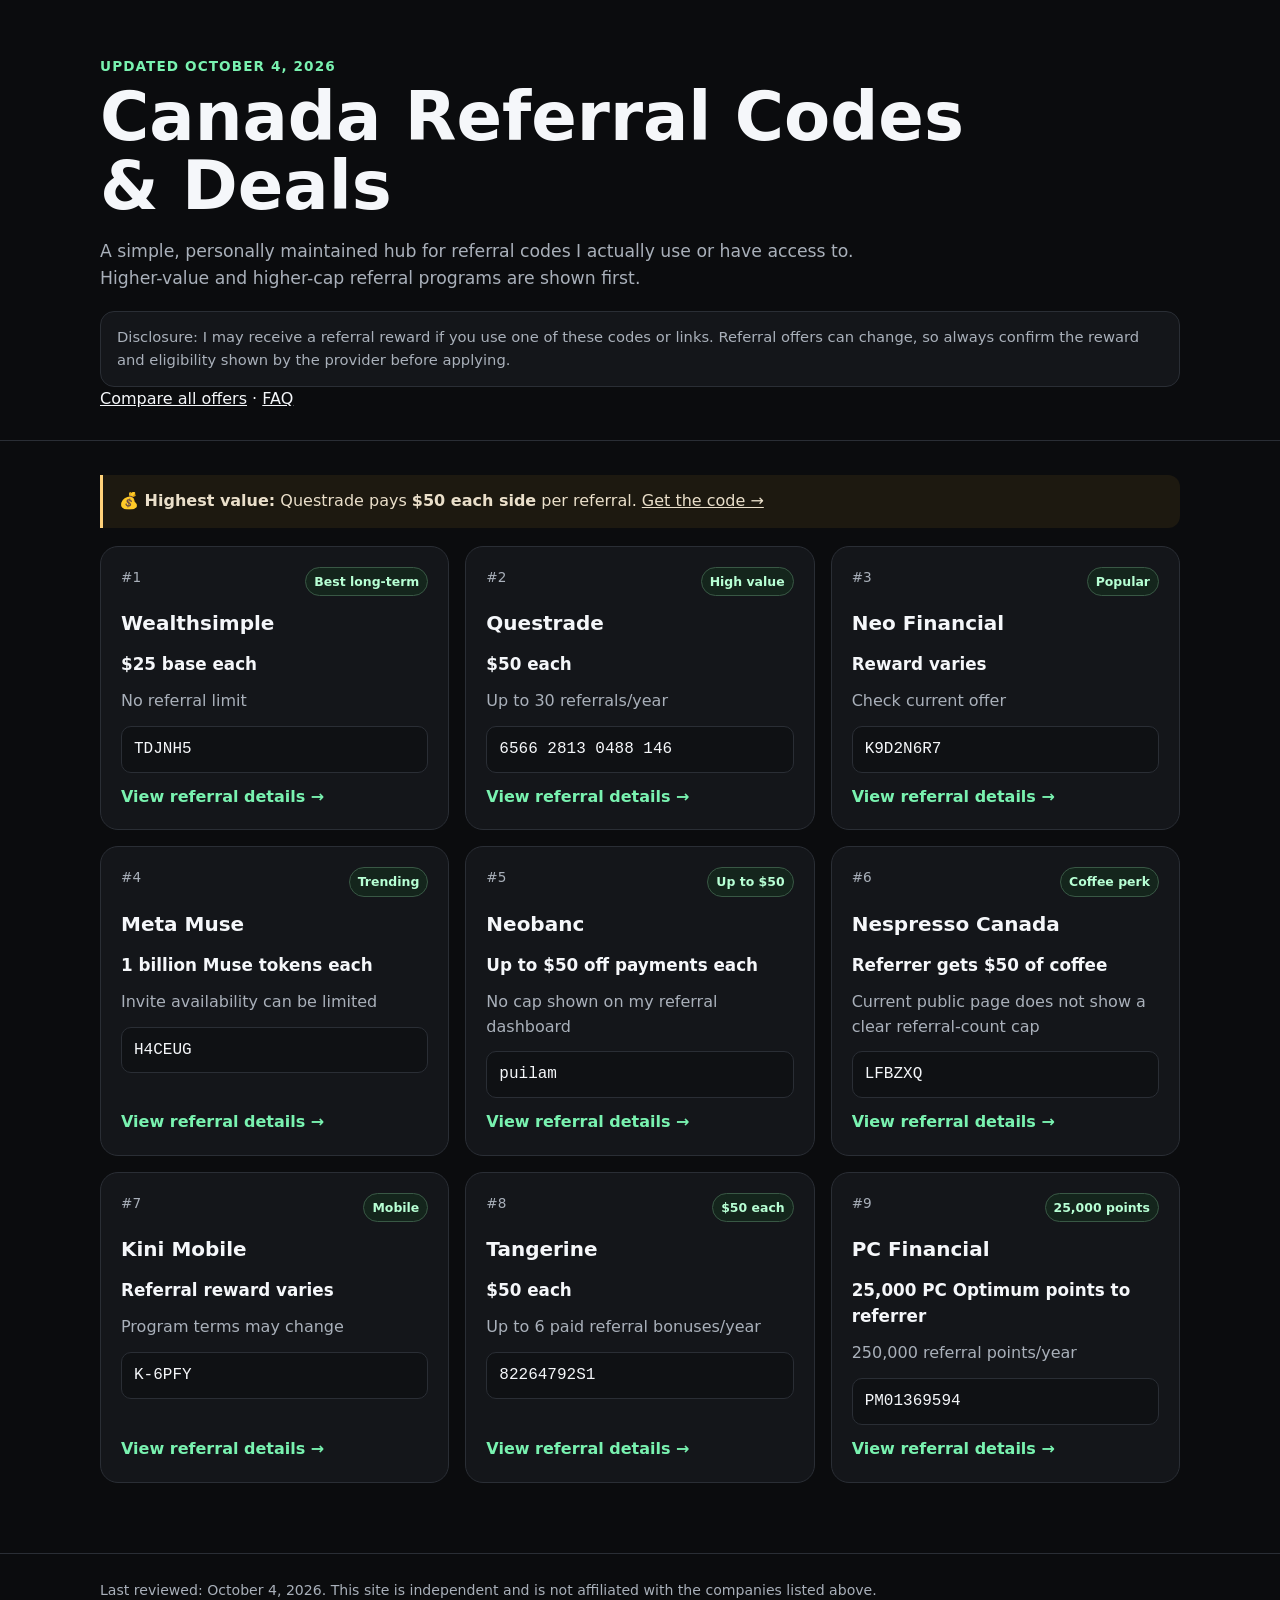
==== index.html @ cc0c7ae4 "Remove expired Wealthsimple Oct 9-23 referrer promo banners from index and Wealthsimple page; Monthl" ====
<!doctype html>
<html lang="en-CA">
<head><!-- Google tag (gtag.js) -->
<script async src="https://www.googletagmanager.com/gtag/js?id=G-B30LPF75L4"></script>
<script>
  window.dataLayer = window.dataLayer || [];
  function gtag(){dataLayer.push(arguments);}
  gtag("js", new Date());
  gtag("config", "G-B30LPF75L4");
</script>
<meta charset="utf-8">
<meta name="viewport" content="width=device-width,initial-scale=1">
<title>Canada Referral Codes &amp; Deals | Updated October 2026</title>
<meta name="description" content="A personally maintained list of Canadian referral codes and links for Wealthsimple, Questrade, Neo, Muse, Neobanc, Nespresso, Kini Mobile, Tangerine and PC Financial."><meta property="og:title" content="Canada Referral Codes &amp; Deals | Updated October 2026"><meta property="og:description" content="A personally maintained list of Canadian referral codes and links for Wealthsimple, Questrade, Neo, Muse, Neobanc, Nespresso, Kini Mobile, Tangerine and PC Financial."><meta property="og:url" content="https://davidchung1998.github.io/canada-referral-hub/"><meta property="og:type" content="website"><meta property="og:site_name" content="Canada Referral Hub"><meta property="og:locale" content="en_CA">
<meta name="robots" content="index,follow,max-image-preview:large">
<link rel="stylesheet" href="styles.css"><link rel="canonical" href="https://davidchung1998.github.io/canada-referral-hub/">
<script type="application/ld+json">{"@context": "https://schema.org", "@type": "WebPage", "name": "Canada Referral Codes & Deals | Updated October 2026", "description": "A personally maintained list of Canadian referral codes and links for Wealthsimple, Questrade, Neo, Muse, Neobanc, Nespresso, Kini Mobile, Tangerine and PC Financial.", "url": "https://davidchung1998.github.io/canada-referral-hub/", "dateModified": "2026-10-07"}</script></head>
<body>

<header>
  <div class="wrap">
    <div class="eyebrow">Updated October 4, 2026</div>
    <h1>Canada Referral Codes & Deals</h1>
    <p class="lead">A simple, personally maintained hub for referral codes I actually use or have access to. Higher-value and higher-cap referral programs are shown first.</p>
    <div class="disclosure">Disclosure: I may receive a referral reward if you use one of these codes or links. Referral offers can change, so always confirm the reward and eligibility shown by the provider before applying.</div>
    <nav><a href="compare.html">Compare all offers</a> · <a href="faq.html">FAQ</a></nav>
  </div>
</header>
<main>
  <div class="wrap">
    <div class="note" style="margin:0 0 18px"><strong>💰 Highest value:</strong> Questrade pays <strong>$50 each side</strong> per referral. <a href="questrade-referral-code-canada.html">Get the code →</a></div>
    <div class="grid">
      
<a class="card" href="wealthsimple-referral-canada.html">
  <div class="rank"><span class="num">#1</span><span class="badge">Best long-term</span></div>
  <h2>Wealthsimple</h2>
  <div class="value">$25 base each</div>
  <div class="muted">No referral limit</div>
  <div class="code">TDJNH5</div>
  <div class="more">View referral details →</div>
</a>
<a class="card" href="questrade-referral-code-canada.html">
  <div class="rank"><span class="num">#2</span><span class="badge">High value</span></div>
  <h2>Questrade</h2>
  <div class="value">$50 each</div>
  <div class="muted">Up to 30 referrals/year</div>
  <div class="code">6566 2813 0488 146</div>
  <div class="more">View referral details →</div>
</a>
<a class="card" href="neo-financial-referral-canada.html">
  <div class="rank"><span class="num">#3</span><span class="badge">Popular</span></div>
  <h2>Neo Financial</h2>
  <div class="value">Reward varies</div>
  <div class="muted">Check current offer</div>
  <div class="code">K9D2N6R7</div>
  <div class="more">View referral details →</div>
</a>
<a class="card" href="meta-muse-referral-code.html">
  <div class="rank"><span class="num">#4</span><span class="badge">Trending</span></div>
  <h2>Meta Muse</h2>
  <div class="value">1 billion Muse tokens each</div>
  <div class="muted">Invite availability can be limited</div>
  <div class="code">H4CEUG</div>
  <div class="more">View referral details →</div>
</a>
<a class="card" href="neobanc-referral-canada.html">
  <div class="rank"><span class="num">#5</span><span class="badge">Up to $50</span></div>
  <h2>Neobanc</h2>
  <div class="value">Up to $50 off payments each</div>
  <div class="muted">No cap shown on my referral dashboard</div>
  <div class="code">puilam</div>
  <div class="more">View referral details →</div>
</a>
<a class="card" href="nespresso-referral-code-canada.html">
  <div class="rank"><span class="num">#6</span><span class="badge">Coffee perk</span></div>
  <h2>Nespresso Canada</h2>
  <div class="value">Referrer gets $50 of coffee</div>
  <div class="muted">Current public page does not show a clear referral-count cap</div>
  <div class="code">LFBZXQ</div>
  <div class="more">View referral details →</div>
</a>
<a class="card" href="kini-mobile-referral-code.html">
  <div class="rank"><span class="num">#7</span><span class="badge">Mobile</span></div>
  <h2>Kini Mobile</h2>
  <div class="value">Referral reward varies</div>
  <div class="muted">Program terms may change</div>
  <div class="code">K-6PFY</div>
  <div class="more">View referral details →</div>
</a>
<a class="card" href="tangerine-orange-key-referral.html">
  <div class="rank"><span class="num">#8</span><span class="badge">$50 each</span></div>
  <h2>Tangerine</h2>
  <div class="value">$50 each</div>
  <div class="muted">Up to 6 paid referral bonuses/year</div>
  <div class="code">82264792S1</div>
  <div class="more">View referral details →</div>
</a>
<a class="card" href="pc-financial-referral-code.html">
  <div class="rank"><span class="num">#9</span><span class="badge">25,000 points</span></div>
  <h2>PC Financial</h2>
  <div class="value">25,000 PC Optimum points to referrer</div>
  <div class="muted">250,000 referral points/year</div>
  <div class="code">PM01369594</div>
  <div class="more">View referral details →</div>
</a>
    </div>
  </div>
</main>
<footer>
  <div class="wrap">Last reviewed: October 4, 2026. This site is independent and is not affiliated with the companies listed above.</div>
</footer>
</body></html>
---- styles.css ----
:root{
  --bg:#0b0c0e;--panel:#14161a;--panel2:#1a1d22;--text:#f5f7fa;--muted:#a9b0ba;
  --line:#2a2e35;--accent:#79f2b0;--accent2:#b7ffd4;--warn:#ffd27a;
}
*{box-sizing:border-box}
body{margin:0;font-family:Inter,ui-sans-serif,system-ui,-apple-system,BlinkMacSystemFont,"Segoe UI",sans-serif;background:var(--bg);color:var(--text);line-height:1.55}
a{color:inherit}
.wrap{width:min(1080px,calc(100% - 32px));margin:auto}
header{padding:56px 0 28px;border-bottom:1px solid var(--line)}
.eyebrow{color:var(--accent);font-weight:700;font-size:.85rem;letter-spacing:.08em;text-transform:uppercase}
h1{font-size:clamp(2rem,6vw,4.2rem);line-height:1.02;margin:.4rem 0 1rem;max-width:900px}
.lead{font-size:1.08rem;color:var(--muted);max-width:760px}
.disclosure{margin-top:20px;padding:14px 16px;border:1px solid var(--line);border-radius:14px;background:var(--panel);color:var(--muted);font-size:.92rem}
main{padding:34px 0 70px}
.grid{display:grid;grid-template-columns:repeat(3,minmax(0,1fr));gap:16px}
.card{display:flex;flex-direction:column;gap:12px;padding:20px;border:1px solid var(--line);border-radius:18px;background:var(--panel);text-decoration:none;min-height:230px}
.card:hover{border-color:#4a515c;background:var(--panel2)}
.rank{display:flex;justify-content:space-between;gap:12px;align-items:flex-start}
.num{color:var(--muted);font-size:.85rem}
.badge{font-size:.78rem;font-weight:700;border:1px solid #395845;background:#14251c;color:var(--accent2);padding:4px 8px;border-radius:999px;white-space:nowrap}
.card h2{font-size:1.25rem;margin:0}
.value{font-size:1.05rem;font-weight:700}
.muted{color:var(--muted)}
.code{font-family:ui-monospace,SFMono-Regular,Menlo,monospace;background:#0f1114;border:1px solid var(--line);padding:10px 12px;border-radius:10px;overflow-wrap:anywhere}
.more{margin-top:auto;color:var(--accent);font-weight:700}
.page{max-width:800px}
.back{display:inline-block;margin-bottom:24px;color:var(--muted);text-decoration:none}
.back:hover{color:var(--text)}
.hero{padding:26px;border:1px solid var(--line);border-radius:22px;background:var(--panel);margin-bottom:22px}
.hero h1{font-size:clamp(2rem,5vw,3.4rem)}
.statrow{display:grid;grid-template-columns:1fr 1fr;gap:12px;margin:20px 0}
.stat{padding:14px;border:1px solid var(--line);border-radius:14px;background:#101216}
.label{font-size:.78rem;color:var(--muted);text-transform:uppercase;letter-spacing:.06em}
.big{font-size:1.1rem;font-weight:700;margin-top:4px}
.actions{display:flex;gap:10px;flex-wrap:wrap;margin-top:16px}
.btn{display:inline-block;text-decoration:none;padding:11px 15px;border-radius:12px;font-weight:800;border:1px solid var(--line);background:var(--panel2);color:var(--text);font:inherit;cursor:pointer}
.btn.primary{background:var(--accent);color:#08120d;border-color:var(--accent)}
section{padding:20px 0}
section h2{margin:0 0 10px;font-size:1.3rem}
ol{padding-left:1.3rem}
li{margin:8px 0}
.note{padding:14px 16px;border-left:3px solid var(--warn);background:#1d1910;color:#eadfca;border-radius:0 12px 12px 0}
footer{border-top:1px solid var(--line);padding:26px 0 48px;color:var(--muted);font-size:.88rem}
.smalllinks{display:flex;gap:14px;flex-wrap:wrap;margin-top:8px}
@media(max-width:800px){.grid{grid-template-columns:1fr 1fr}}
@media(max-width:560px){.grid{grid-template-columns:1fr}.statrow{grid-template-columns:1fr}header{padding-top:38px}}
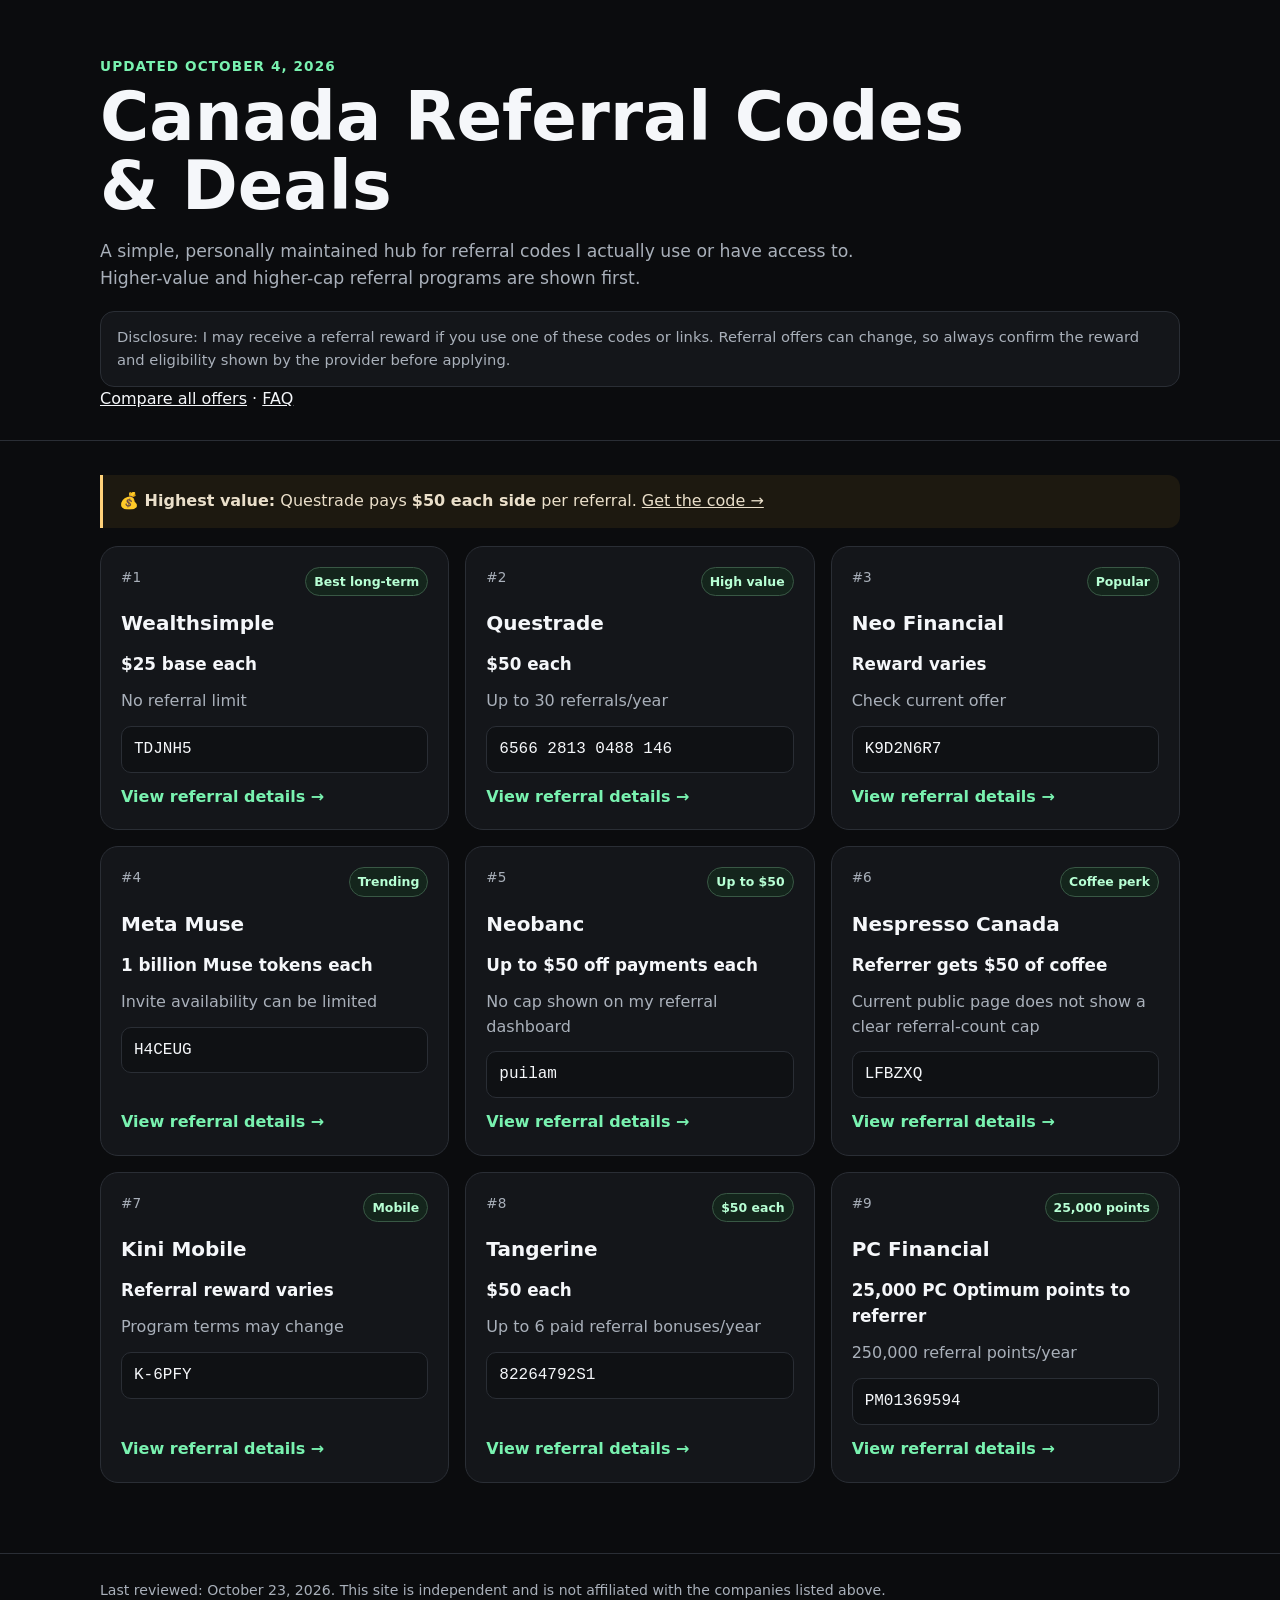
==== commit 8d1a75e7: "AI Search Visibility: refresh date signals, visible update/verification dates, Neo official sources," ====
--- a/index.html
+++ b/index.html
@@ -14,7 +14,7 @@
 <meta name="description" content="A personally maintained list of Canadian referral codes and links for Wealthsimple, Questrade, Neo, Muse, Neobanc, Nespresso, Kini Mobile, Tangerine and PC Financial."><meta property="og:title" content="Canada Referral Codes &amp; Deals | Updated October 2026"><meta property="og:description" content="A personally maintained list of Canadian referral codes and links for Wealthsimple, Questrade, Neo, Muse, Neobanc, Nespresso, Kini Mobile, Tangerine and PC Financial."><meta property="og:url" content="https://davidchung1998.github.io/canada-referral-hub/"><meta property="og:type" content="website"><meta property="og:site_name" content="Canada Referral Hub"><meta property="og:locale" content="en_CA">
 <meta name="robots" content="index,follow,max-image-preview:large">
 <link rel="stylesheet" href="styles.css"><link rel="canonical" href="https://davidchung1998.github.io/canada-referral-hub/">
-<script type="application/ld+json">{"@context": "https://schema.org", "@type": "WebPage", "name": "Canada Referral Codes & Deals | Updated October 2026", "description": "A personally maintained list of Canadian referral codes and links for Wealthsimple, Questrade, Neo, Muse, Neobanc, Nespresso, Kini Mobile, Tangerine and PC Financial.", "url": "https://davidchung1998.github.io/canada-referral-hub/", "dateModified": "2026-10-07"}</script></head>
+<script type="application/ld+json">{"@context": "https://schema.org", "@type": "WebPage", "name": "Canada Referral Codes & Deals | Updated October 2026", "description": "A personally maintained list of Canadian referral codes and links for Wealthsimple, Questrade, Neo, Muse, Neobanc, Nespresso, Kini Mobile, Tangerine and PC Financial.", "url": "https://davidchung1998.github.io/canada-referral-hub/", "dateModified":"2026-10-23"}</script></head>
 <body>
 
 <header>
@@ -107,6 +107,6 @@
   </div>
 </main>
 <footer>
-  <div class="wrap">Last reviewed: October 4, 2026. This site is independent and is not affiliated with the companies listed above.</div>
+  <div class="wrap">Last reviewed: October 23, 2026. This site is independent and is not affiliated with the companies listed above.</div>
 </footer>
 </body></html>
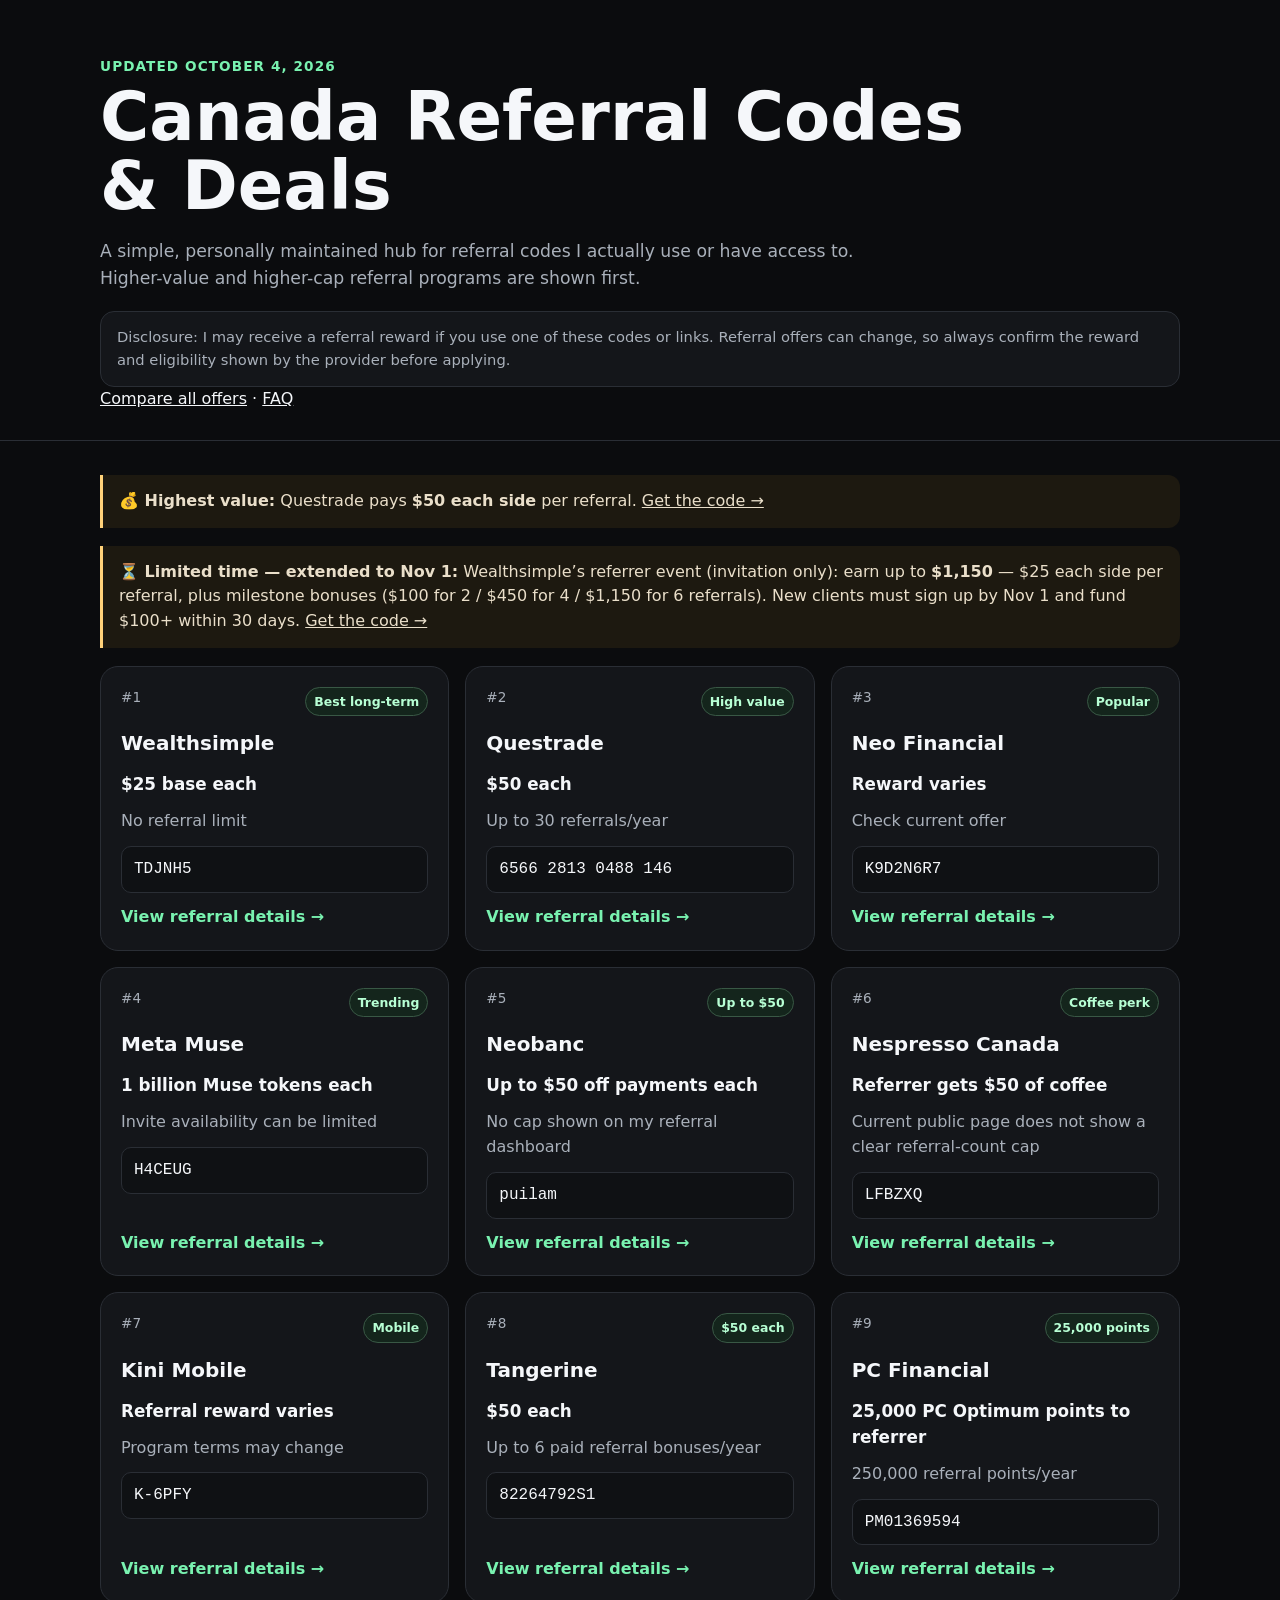
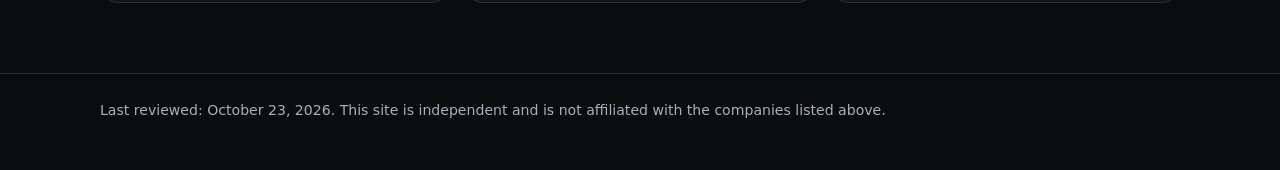
==== commit 82a60fbe: "Restore Wealthsimple referrer promo banners, extended deadline Nov 1, 2026 (user decision: trust ext" ====
--- a/index.html
+++ b/index.html
@@ -29,6 +29,7 @@
 <main>
   <div class="wrap">
     <div class="note" style="margin:0 0 18px"><strong>💰 Highest value:</strong> Questrade pays <strong>$50 each side</strong> per referral. <a href="questrade-referral-code-canada.html">Get the code →</a></div>
+    <div class="note" style="margin:0 0 18px"><strong>⏳ Limited time — extended to Nov 1:</strong> Wealthsimple&rsquo;s referrer event (invitation only): earn up to <strong>$1,150</strong> &mdash; $25 each side per referral, plus milestone bonuses ($100 for 2 / $450 for 4 / $1,150 for 6 referrals). New clients must sign up by Nov 1 and fund $100+ within 30 days. <a href="wealthsimple-referral-canada.html">Get the code →</a></div>
     <div class="grid">
       
 <a class="card" href="wealthsimple-referral-canada.html">
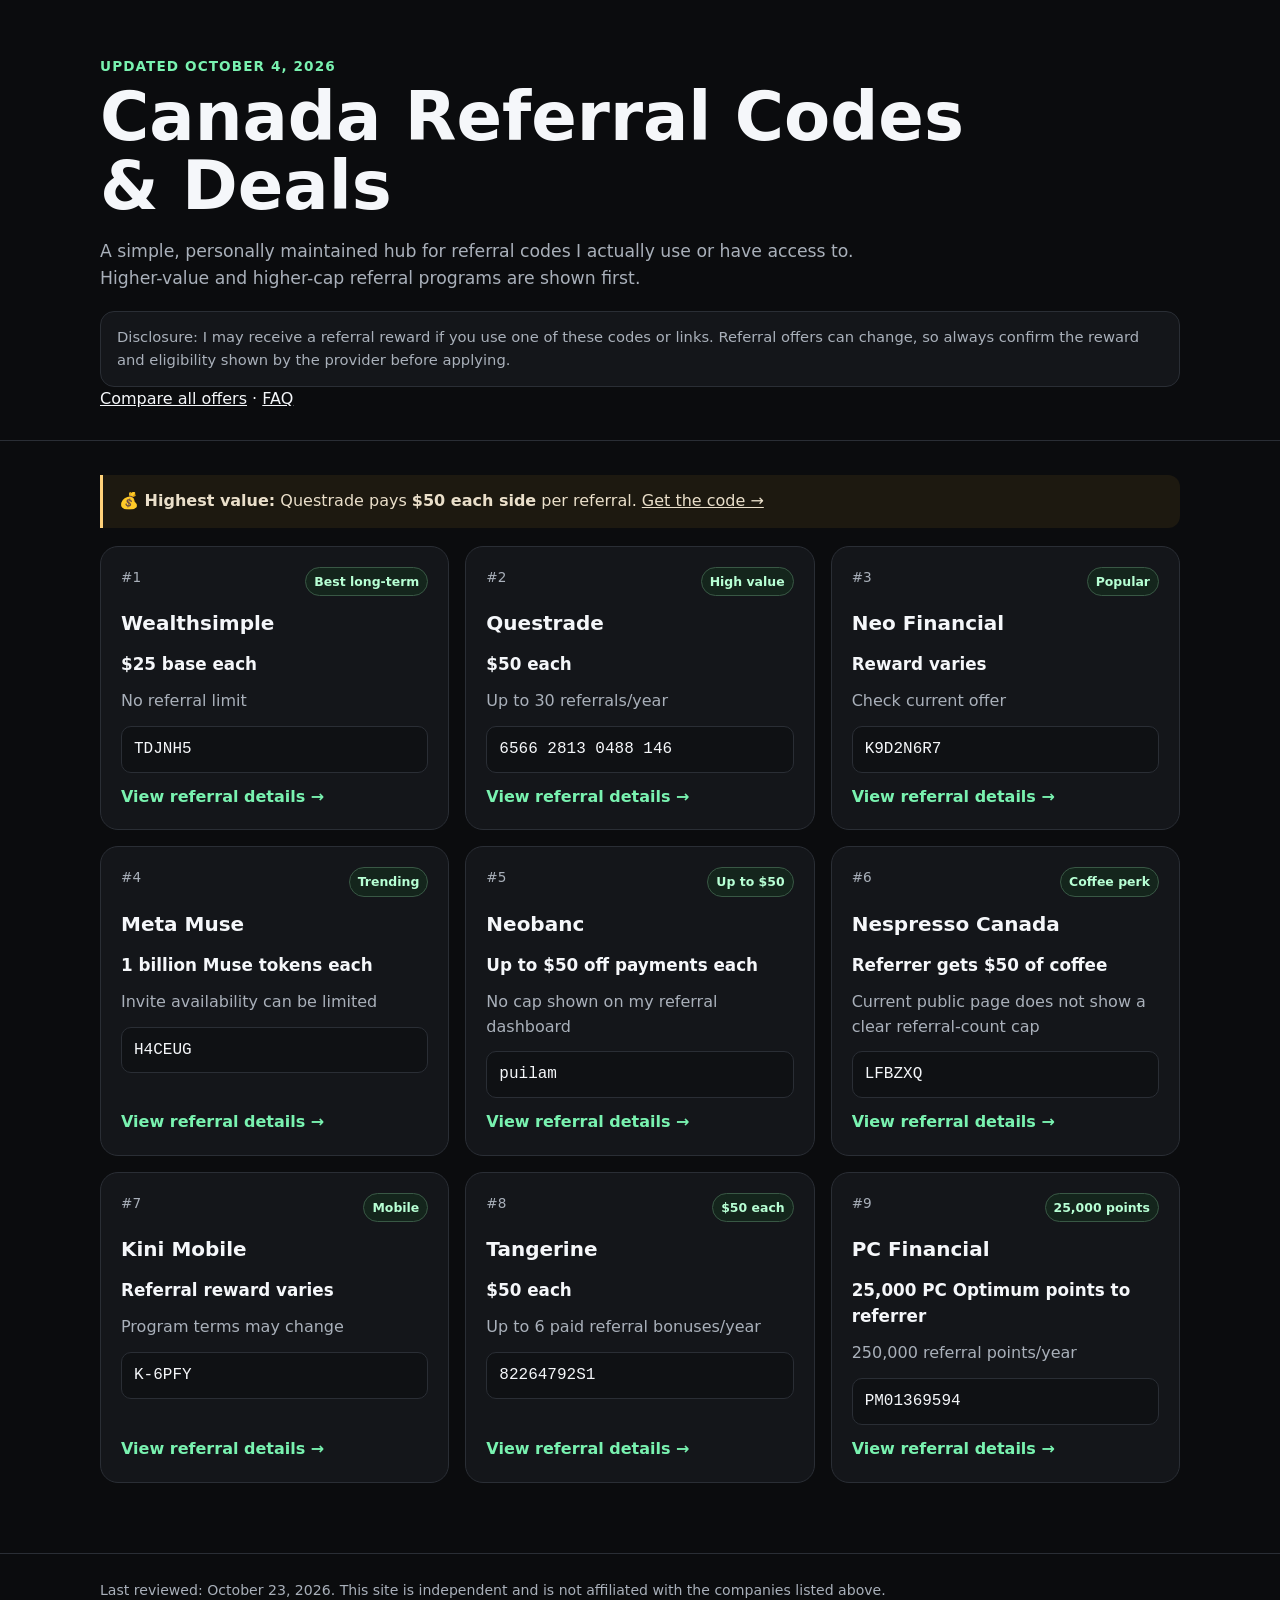
==== commit 196dc830: "Remove expired Wealthsimple referrer promo banners (Nov 1, 2026 deadline passed; code/link unchanged" ====
--- a/index.html
+++ b/index.html
@@ -29,7 +29,6 @@
 <main>
   <div class="wrap">
     <div class="note" style="margin:0 0 18px"><strong>💰 Highest value:</strong> Questrade pays <strong>$50 each side</strong> per referral. <a href="questrade-referral-code-canada.html">Get the code →</a></div>
-    <div class="note" style="margin:0 0 18px"><strong>⏳ Limited time — extended to Nov 1:</strong> Wealthsimple&rsquo;s referrer event (invitation only): earn up to <strong>$1,150</strong> &mdash; $25 each side per referral, plus milestone bonuses ($100 for 2 / $450 for 4 / $1,150 for 6 referrals). New clients must sign up by Nov 1 and fund $100+ within 30 days. <a href="wealthsimple-referral-canada.html">Get the code →</a></div>
     <div class="grid">
       
 <a class="card" href="wealthsimple-referral-canada.html">
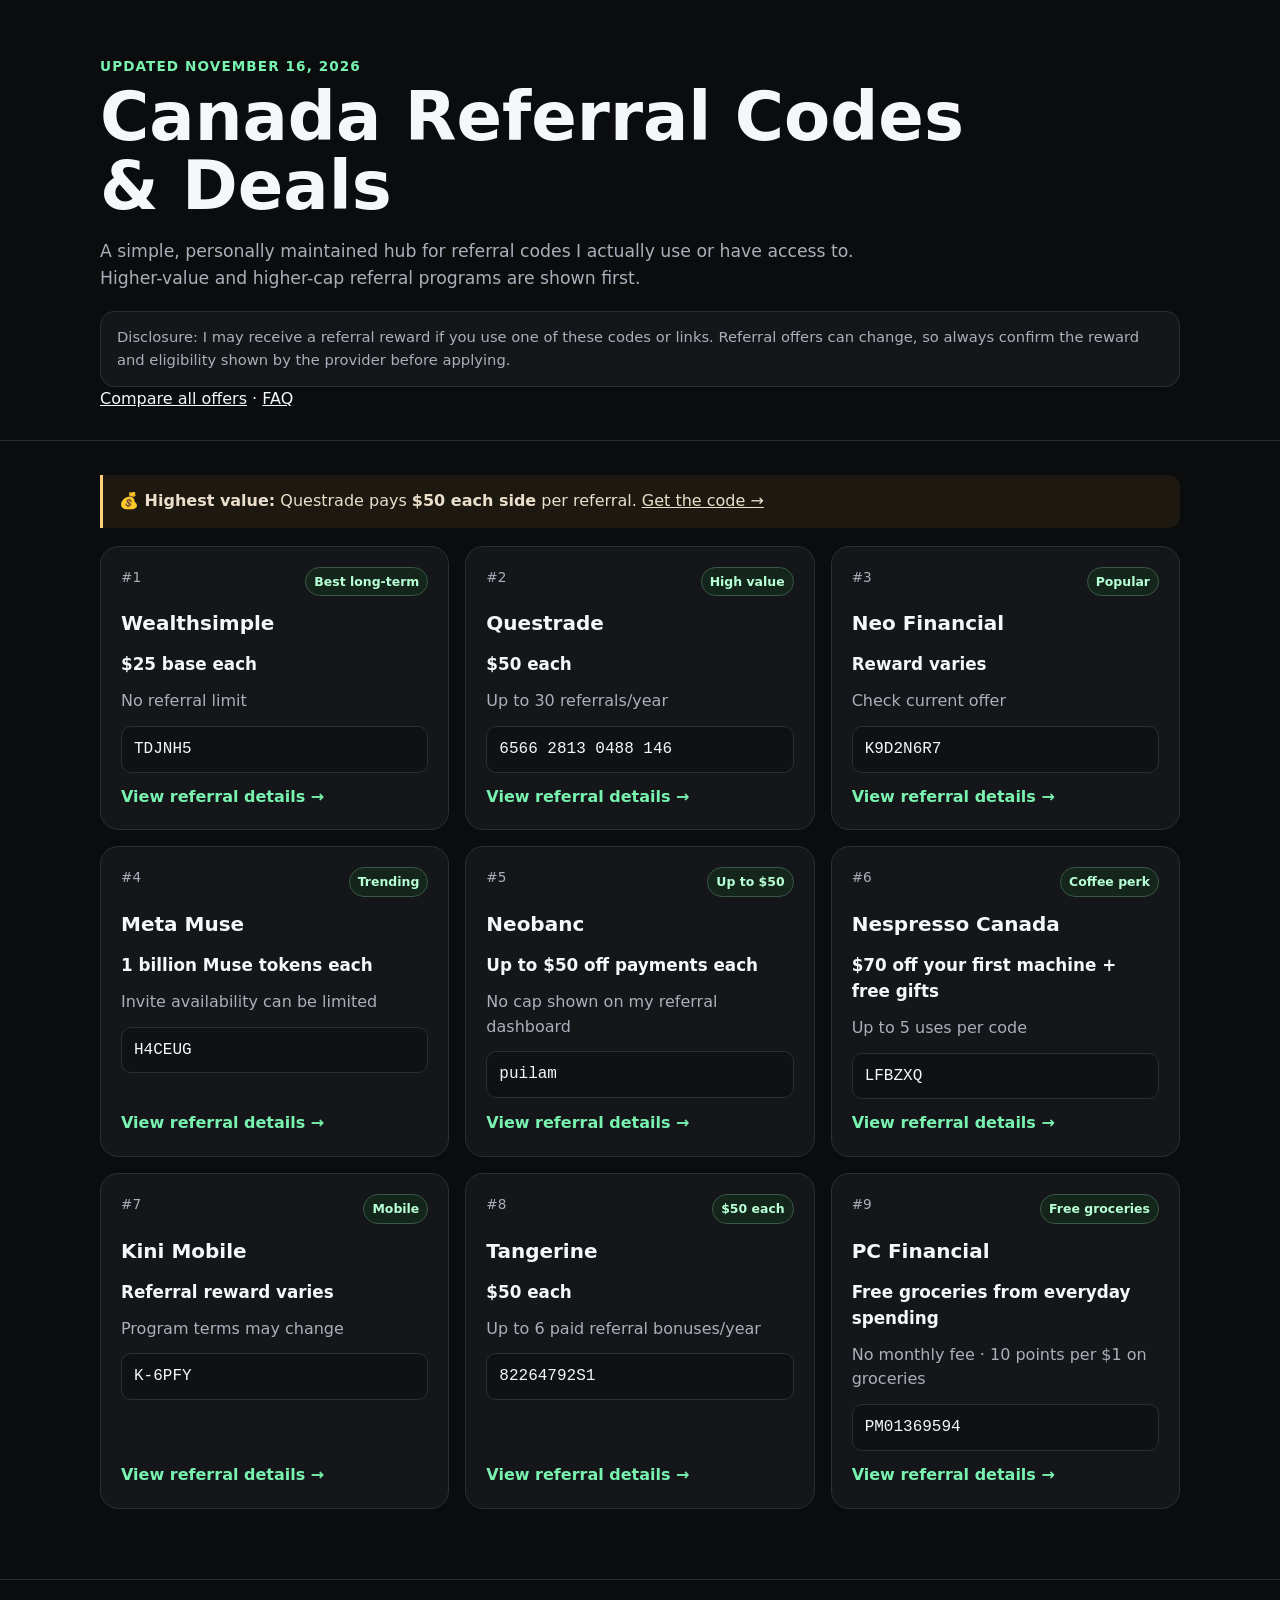
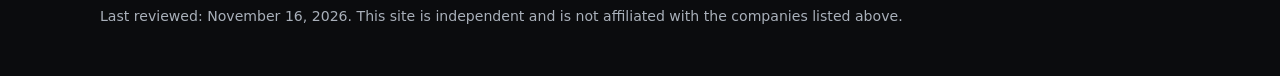
==== commit 474a526b: "Rewrite PC Financial and Nespresso pages in short visitor-first copy (new content direction, Nov 16 " ====
--- a/index.html
+++ b/index.html
@@ -10,16 +10,16 @@
 </script>
 <meta charset="utf-8">
 <meta name="viewport" content="width=device-width,initial-scale=1">
-<title>Canada Referral Codes &amp; Deals | Updated October 2026</title>
-<meta name="description" content="A personally maintained list of Canadian referral codes and links for Wealthsimple, Questrade, Neo, Muse, Neobanc, Nespresso, Kini Mobile, Tangerine and PC Financial."><meta property="og:title" content="Canada Referral Codes &amp; Deals | Updated October 2026"><meta property="og:description" content="A personally maintained list of Canadian referral codes and links for Wealthsimple, Questrade, Neo, Muse, Neobanc, Nespresso, Kini Mobile, Tangerine and PC Financial."><meta property="og:url" content="https://davidchung1998.github.io/canada-referral-hub/"><meta property="og:type" content="website"><meta property="og:site_name" content="Canada Referral Hub"><meta property="og:locale" content="en_CA">
+<title>Canada Referral Codes &amp; Deals | Updated November 2026</title>
+<meta name="description" content="A personally maintained list of Canadian referral codes and links for Wealthsimple, Questrade, Neo, Muse, Neobanc, Nespresso, Kini Mobile, Tangerine and PC Financial."><meta property="og:title" content="Canada Referral Codes &amp; Deals | Updated November 2026"><meta property="og:description" content="A personally maintained list of Canadian referral codes and links for Wealthsimple, Questrade, Neo, Muse, Neobanc, Nespresso, Kini Mobile, Tangerine and PC Financial."><meta property="og:url" content="https://davidchung1998.github.io/canada-referral-hub/"><meta property="og:type" content="website"><meta property="og:site_name" content="Canada Referral Hub"><meta property="og:locale" content="en_CA">
 <meta name="robots" content="index,follow,max-image-preview:large">
 <link rel="stylesheet" href="styles.css"><link rel="canonical" href="https://davidchung1998.github.io/canada-referral-hub/">
-<script type="application/ld+json">{"@context": "https://schema.org", "@type": "WebPage", "name": "Canada Referral Codes & Deals | Updated October 2026", "description": "A personally maintained list of Canadian referral codes and links for Wealthsimple, Questrade, Neo, Muse, Neobanc, Nespresso, Kini Mobile, Tangerine and PC Financial.", "url": "https://davidchung1998.github.io/canada-referral-hub/", "dateModified":"2026-10-23"}</script></head>
+<script type="application/ld+json">{"@context": "https://schema.org", "@type": "WebPage", "name": "Canada Referral Codes & Deals | Updated November 2026", "description": "A personally maintained list of Canadian referral codes and links for Wealthsimple, Questrade, Neo, Muse, Neobanc, Nespresso, Kini Mobile, Tangerine and PC Financial.", "url": "https://davidchung1998.github.io/canada-referral-hub/", "dateModified":"2026-11-16"}</script></head>
 <body>
 
 <header>
   <div class="wrap">
-    <div class="eyebrow">Updated October 4, 2026</div>
+    <div class="eyebrow">Updated November 16, 2026</div>
     <h1>Canada Referral Codes & Deals</h1>
     <p class="lead">A simple, personally maintained hub for referral codes I actually use or have access to. Higher-value and higher-cap referral programs are shown first.</p>
     <div class="disclosure">Disclosure: I may receive a referral reward if you use one of these codes or links. Referral offers can change, so always confirm the reward and eligibility shown by the provider before applying.</div>
@@ -74,8 +74,8 @@
 <a class="card" href="nespresso-referral-code-canada.html">
   <div class="rank"><span class="num">#6</span><span class="badge">Coffee perk</span></div>
   <h2>Nespresso Canada</h2>
-  <div class="value">Referrer gets $50 of coffee</div>
-  <div class="muted">Current public page does not show a clear referral-count cap</div>
+  <div class="value">$70 off your first machine + free gifts</div>
+  <div class="muted">Up to 5 uses per code</div>
   <div class="code">LFBZXQ</div>
   <div class="more">View referral details →</div>
 </a>
@@ -96,10 +96,10 @@
   <div class="more">View referral details →</div>
 </a>
 <a class="card" href="pc-financial-referral-code.html">
-  <div class="rank"><span class="num">#9</span><span class="badge">25,000 points</span></div>
+  <div class="rank"><span class="num">#9</span><span class="badge">Free groceries</span></div>
   <h2>PC Financial</h2>
-  <div class="value">25,000 PC Optimum points to referrer</div>
-  <div class="muted">250,000 referral points/year</div>
+  <div class="value">Free groceries from everyday spending</div>
+  <div class="muted">No monthly fee · 10 points per $1 on groceries</div>
   <div class="code">PM01369594</div>
   <div class="more">View referral details →</div>
 </a>
@@ -107,6 +107,6 @@
   </div>
 </main>
 <footer>
-  <div class="wrap">Last reviewed: October 23, 2026. This site is independent and is not affiliated with the companies listed above.</div>
+  <div class="wrap">Last reviewed: November 16, 2026. This site is independent and is not affiliated with the companies listed above.</div>
 </footer>
 </body></html>
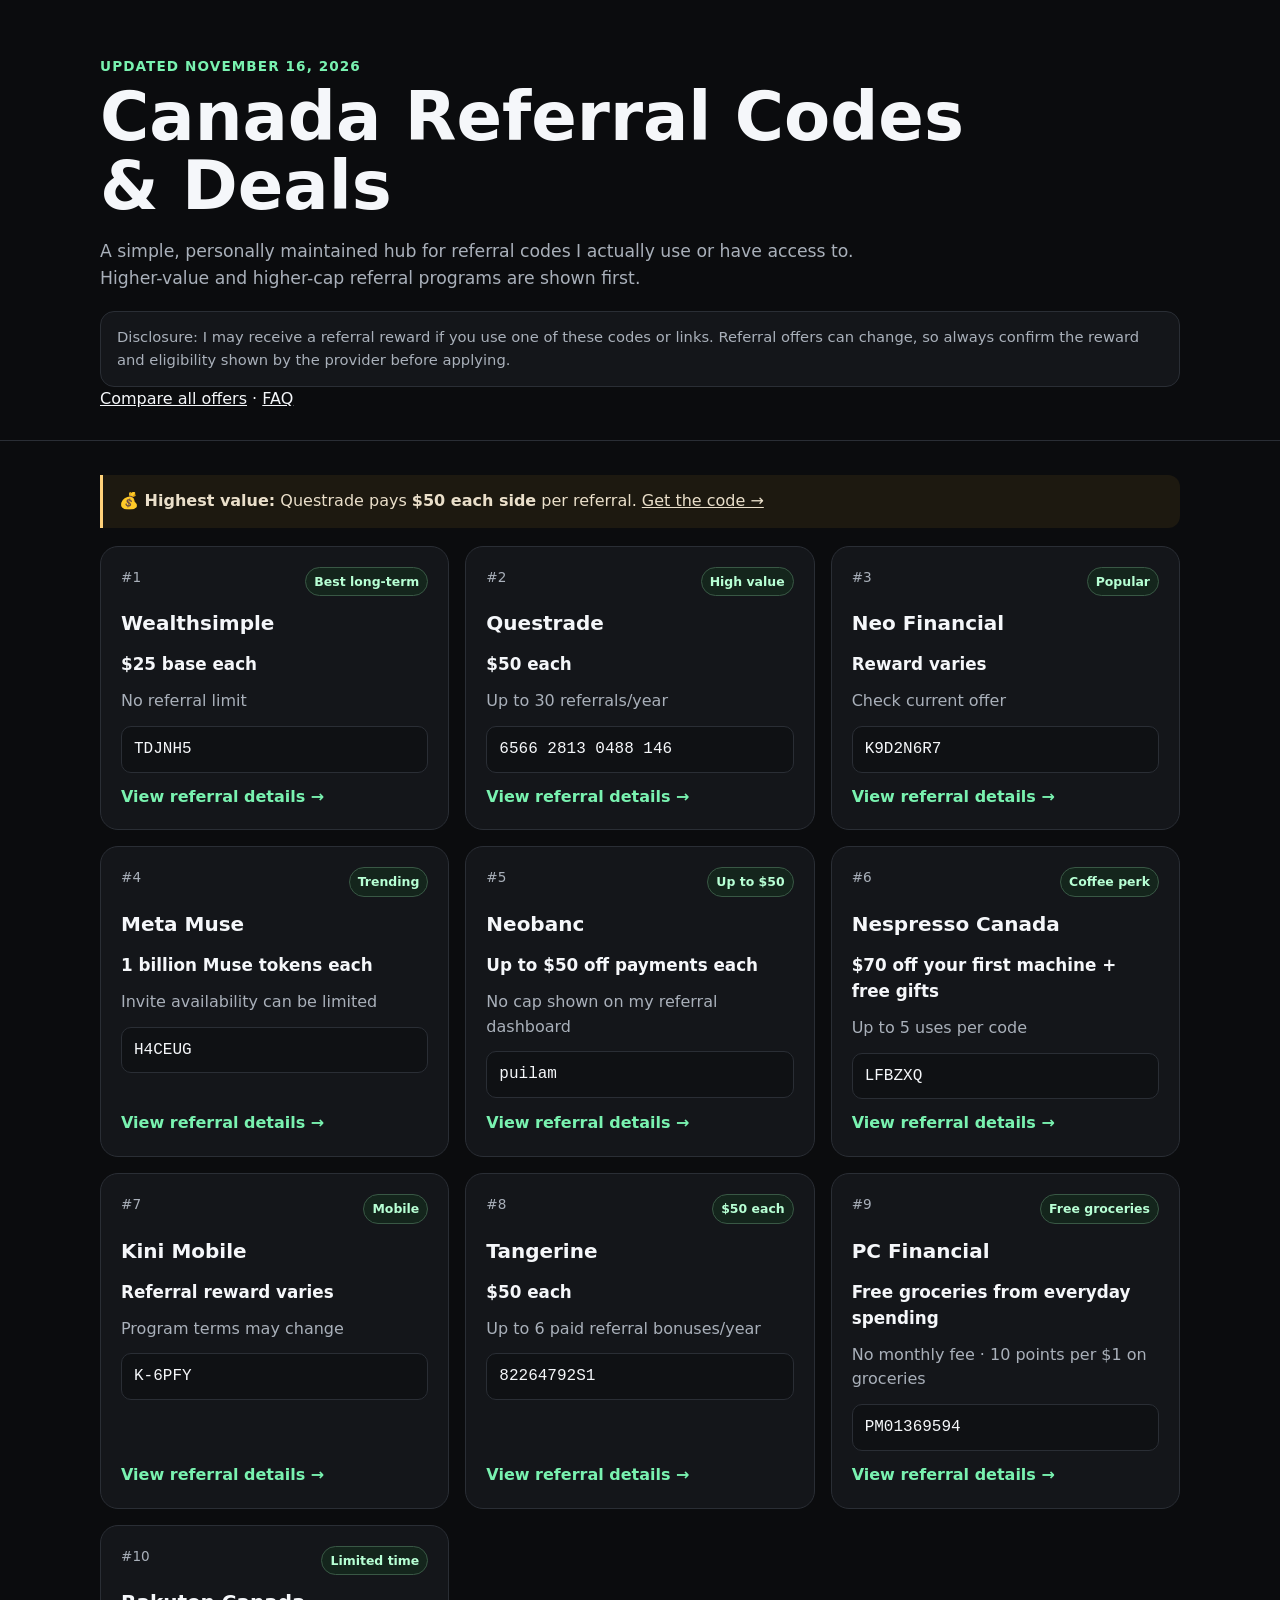
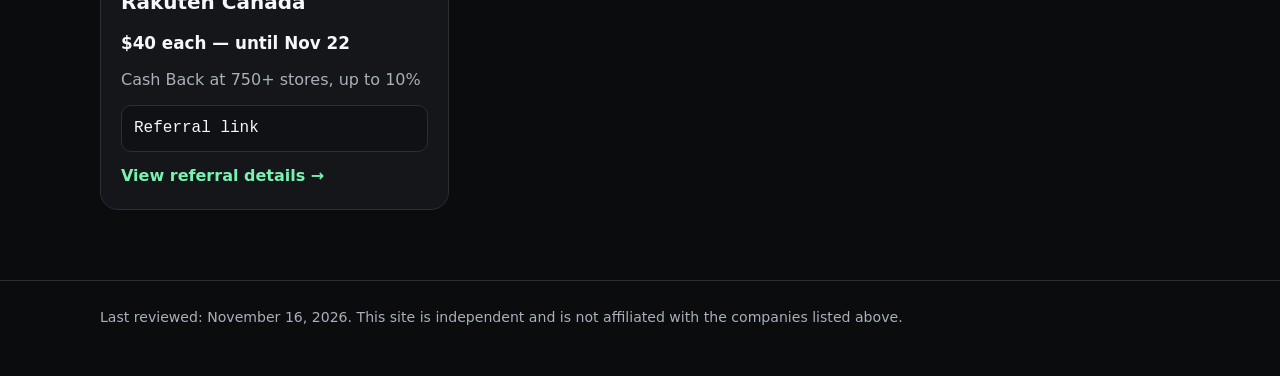
==== commit 8465b004: "Add Rakuten referral page (Refer & Earn $40 until Nov 22, 2026); wire into homepage, compare, llms.t" ====
--- a/index.html
+++ b/index.html
@@ -11,10 +11,10 @@
 <meta charset="utf-8">
 <meta name="viewport" content="width=device-width,initial-scale=1">
 <title>Canada Referral Codes &amp; Deals | Updated November 2026</title>
-<meta name="description" content="A personally maintained list of Canadian referral codes and links for Wealthsimple, Questrade, Neo, Muse, Neobanc, Nespresso, Kini Mobile, Tangerine and PC Financial."><meta property="og:title" content="Canada Referral Codes &amp; Deals | Updated November 2026"><meta property="og:description" content="A personally maintained list of Canadian referral codes and links for Wealthsimple, Questrade, Neo, Muse, Neobanc, Nespresso, Kini Mobile, Tangerine and PC Financial."><meta property="og:url" content="https://davidchung1998.github.io/canada-referral-hub/"><meta property="og:type" content="website"><meta property="og:site_name" content="Canada Referral Hub"><meta property="og:locale" content="en_CA">
+<meta name="description" content="A personally maintained list of Canadian referral codes and links for Wealthsimple, Questrade, Neo, Muse, Neobanc, Nespresso, Kini Mobile, Tangerine, PC Financial and Rakuten."><meta property="og:title" content="Canada Referral Codes &amp; Deals | Updated November 2026"><meta property="og:description" content="A personally maintained list of Canadian referral codes and links for Wealthsimple, Questrade, Neo, Muse, Neobanc, Nespresso, Kini Mobile, Tangerine, PC Financial and Rakuten."><meta property="og:url" content="https://davidchung1998.github.io/canada-referral-hub/"><meta property="og:type" content="website"><meta property="og:site_name" content="Canada Referral Hub"><meta property="og:locale" content="en_CA">
 <meta name="robots" content="index,follow,max-image-preview:large">
 <link rel="stylesheet" href="styles.css"><link rel="canonical" href="https://davidchung1998.github.io/canada-referral-hub/">
-<script type="application/ld+json">{"@context": "https://schema.org", "@type": "WebPage", "name": "Canada Referral Codes & Deals | Updated November 2026", "description": "A personally maintained list of Canadian referral codes and links for Wealthsimple, Questrade, Neo, Muse, Neobanc, Nespresso, Kini Mobile, Tangerine and PC Financial.", "url": "https://davidchung1998.github.io/canada-referral-hub/", "dateModified":"2026-11-16"}</script></head>
+<script type="application/ld+json">{"@context": "https://schema.org", "@type": "WebPage", "name": "Canada Referral Codes & Deals | Updated November 2026", "description": "A personally maintained list of Canadian referral codes and links for Wealthsimple, Questrade, Neo, Muse, Neobanc, Nespresso, Kini Mobile, Tangerine, PC Financial and Rakuten.", "url": "https://davidchung1998.github.io/canada-referral-hub/", "dateModified":"2026-11-16"}</script></head>
 <body>
 
 <header>
@@ -103,6 +103,14 @@
   <div class="code">PM01369594</div>
   <div class="more">View referral details →</div>
 </a>
+<a class="card" href="rakuten-referral-canada.html">
+  <div class="rank"><span class="num">#10</span><span class="badge">Limited time</span></div>
+  <h2>Rakuten Canada</h2>
+  <div class="value">$40 each — until Nov 22</div>
+  <div class="muted">Cash Back at 750+ stores, up to 10%</div>
+  <div class="code">Referral link</div>
+  <div class="more">View referral details →</div>
+</a>
     </div>
   </div>
 </main>
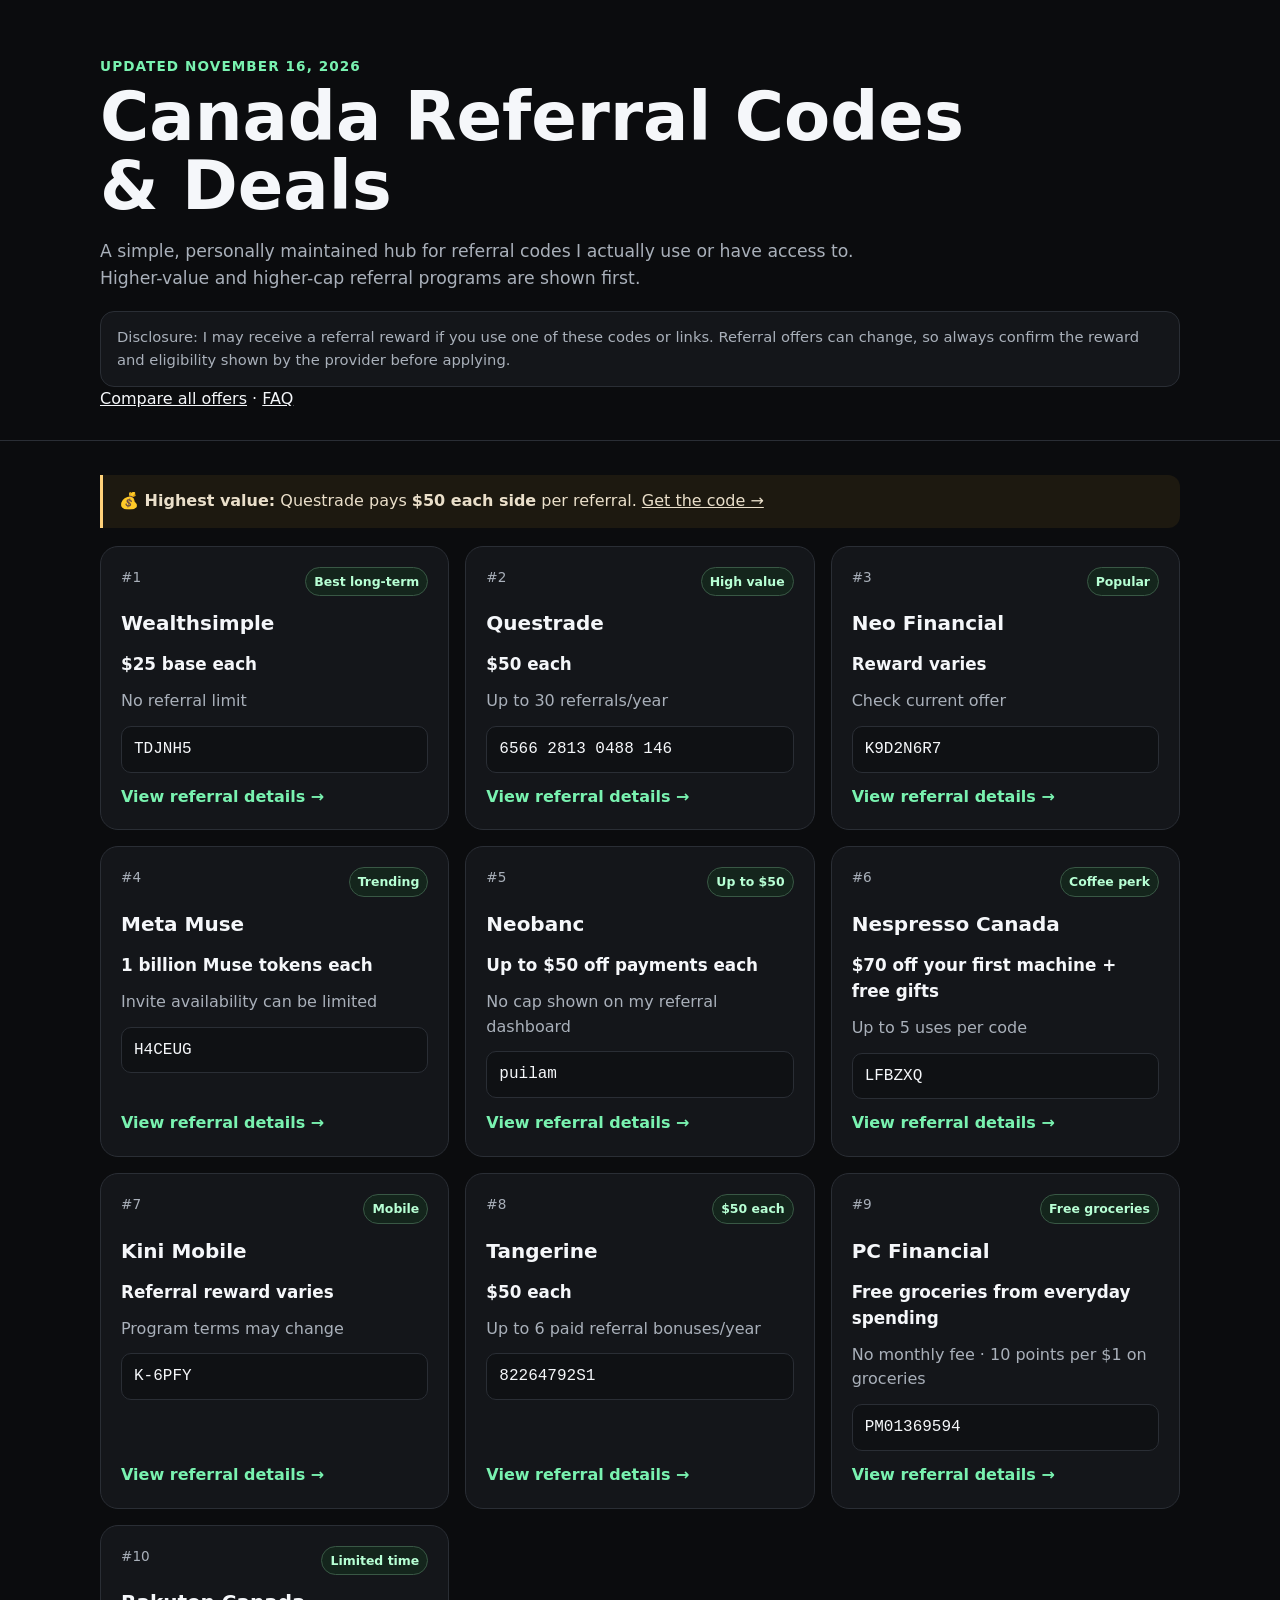
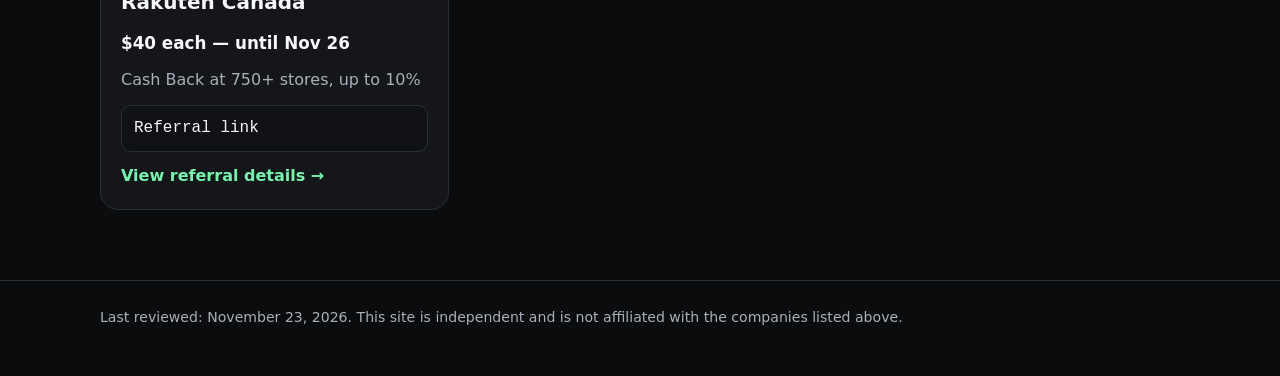
==== commit 8d5221f4: "Rakuten 0 referral extended to Nov 26, 2026 (verified in member account Nov 23); remove unverified 0" ====
--- a/index.html
+++ b/index.html
@@ -11,10 +11,10 @@
 <meta charset="utf-8">
 <meta name="viewport" content="width=device-width,initial-scale=1">
 <title>Canada Referral Codes &amp; Deals | Updated November 2026</title>
-<meta name="description" content="A personally maintained list of Canadian referral codes and links for Wealthsimple, Questrade, Neo, Muse, Neobanc, Nespresso, Kini Mobile, Tangerine, PC Financial and Rakuten."><meta property="og:title" content="Canada Referral Codes &amp; Deals | Updated November 2026"><meta property="og:description" content="A personally maintained list of Canadian referral codes and links for Wealthsimple, Questrade, Neo, Muse, Neobanc, Nespresso, Kini Mobile, Tangerine, PC Financial and Rakuten."><meta property="og:url" content="https://davidchung1998.github.io/canada-referral-hub/"><meta property="og:type" content="website"><meta property="og:site_name" content="Canada Referral Hub"><meta property="og:locale" content="en_CA">
+<meta name="description" content="Find Canadian referral codes and offers for Wealthsimple, Questrade, Neo, Muse, Neobanc, Nespresso, Kini, Tangerine, PC Financial and Rakuten."><meta property="og:title" content="Canada Referral Codes &amp; Deals | Updated November 2026"><meta property="og:description" content="A personally maintained list of Canadian referral codes and links for Wealthsimple, Questrade, Neo, Muse, Neobanc, Nespresso, Kini Mobile, Tangerine, PC Financial and Rakuten."><meta property="og:url" content="https://davidchung1998.github.io/canada-referral-hub/"><meta property="og:type" content="website"><meta property="og:site_name" content="Canada Referral Hub"><meta property="og:locale" content="en_CA">
 <meta name="robots" content="index,follow,max-image-preview:large">
 <link rel="stylesheet" href="styles.css"><link rel="canonical" href="https://davidchung1998.github.io/canada-referral-hub/">
-<script type="application/ld+json">{"@context": "https://schema.org", "@type": "WebPage", "name": "Canada Referral Codes & Deals | Updated November 2026", "description": "A personally maintained list of Canadian referral codes and links for Wealthsimple, Questrade, Neo, Muse, Neobanc, Nespresso, Kini Mobile, Tangerine, PC Financial and Rakuten.", "url": "https://davidchung1998.github.io/canada-referral-hub/", "dateModified":"2026-11-16"}</script></head>
+<script type="application/ld+json">{"@context": "https://schema.org", "@type": "WebPage", "name": "Canada Referral Codes & Deals | Updated November 2026", "description": "A personally maintained list of Canadian referral codes and links for Wealthsimple, Questrade, Neo, Muse, Neobanc, Nespresso, Kini Mobile, Tangerine, PC Financial and Rakuten.", "url": "https://davidchung1998.github.io/canada-referral-hub/", "dateModified":"2026-11-23"}</script></head>
 <body>
 
 <header>
@@ -106,7 +106,7 @@
 <a class="card" href="rakuten-referral-canada.html">
   <div class="rank"><span class="num">#10</span><span class="badge">Limited time</span></div>
   <h2>Rakuten Canada</h2>
-  <div class="value">$40 each — until Nov 22</div>
+  <div class="value">$40 each — until Nov 26</div>
   <div class="muted">Cash Back at 750+ stores, up to 10%</div>
   <div class="code">Referral link</div>
   <div class="more">View referral details →</div>
@@ -115,6 +115,6 @@
   </div>
 </main>
 <footer>
-  <div class="wrap">Last reviewed: November 16, 2026. This site is independent and is not affiliated with the companies listed above.</div>
+  <div class="wrap">Last reviewed: November 23, 2026. This site is independent and is not affiliated with the companies listed above.</div>
 </footer>
 </body></html>
